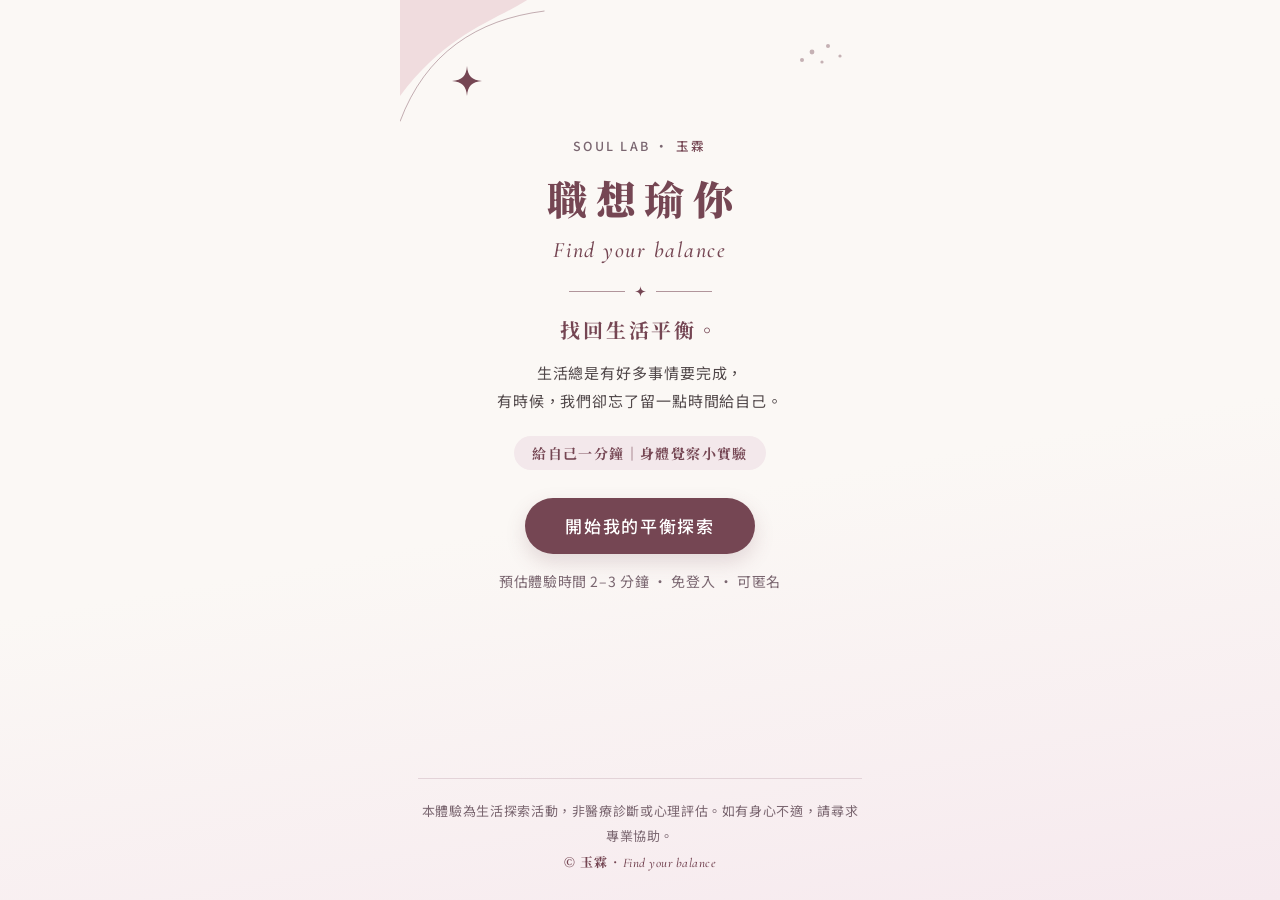
==== index.html @ b28c084a "職想瑜你 Find Your Balance 互動網頁 MVP 成果展攤位用的手機優先互動網頁：Welcome、Check-in、一分鐘身體覺察、 生活配置、小行動、回饋與成果卡。柔光覺察風格，回饋透" ====
<!doctype html>
<html lang="zh-Hant">
<head>
  <meta charset="utf-8">
  <meta name="viewport" content="width=device-width, initial-scale=1, viewport-fit=cover">
  <meta name="theme-color" content="#FBF8F5">
  <title>職想瑜你｜給自己一分鐘</title>
  <meta name="description" content="職想瑜你 Find Your Balance — 給自己一分鐘的身體覺察小實驗。">
  <link rel="preconnect" href="https://fonts.googleapis.com">
  <link rel="preconnect" href="https://fonts.gstatic.com" crossorigin>
  <link href="https://fonts.googleapis.com/css2?family=Cormorant+Garamond:ital,wght@1,500;1,600&family=Noto+Sans+TC:wght@400;500;700&family=Noto+Serif+TC:wght@700;900&display=swap" rel="stylesheet">
  <link rel="stylesheet" href="styles.css">
</head>
<body>
  <!-- 柔光覺察 裝飾元件（抽象圖形，可重複使用） -->
  <svg width="0" height="0" style="position:absolute" aria-hidden="true">
    <!-- 四芒星 -->
    <symbol id="i-sparkle" viewBox="0 0 24 24"><path d="M12 0C12.6 8 16 11.4 24 12C16 12.6 12.6 16 12 24C11.4 16 8 12.6 0 12C8 11.4 11.4 8 12 0Z"/></symbol>
    <!-- 角落細弧線＋色塊 -->
    <symbol id="i-arc" viewBox="0 0 200 200"><path d="M0 0 H160 C120 30 60 40 0 120Z" style="fill:var(--c)" fill-opacity=".35"/><path d="M0 150 C30 70 90 30 170 20" stroke="#754653" stroke-opacity=".5" fill="none"/></symbol>
    <!-- 層疊波帶 -->
    <symbol id="i-wave" viewBox="0 0 300 130" preserveAspectRatio="none"><path d="M0 40 C60 0 130 70 300 20 V130 H0Z" style="fill:var(--c)" fill-opacity=".28"/><path d="M0 75 C80 35 170 105 300 55 V130 H0Z" style="fill:var(--c)" fill-opacity=".42"/><path d="M0 95 C90 60 200 110 300 70 V130 H0Z" fill="#fff" fill-opacity=".35"/><path d="M0 70 C100 30 190 95 300 30" stroke="#754653" stroke-opacity=".45" stroke-width="1" fill="none" vector-effect="non-scaling-stroke"/></symbol>
    <!-- 圓點群 -->
    <symbol id="i-dots" viewBox="0 0 46 30"><circle cx="4" cy="20" r="2"/><circle cx="14" cy="12" r="2.4"/><circle cx="24" cy="22" r="1.6"/><circle cx="30" cy="6" r="2"/><circle cx="42" cy="16" r="1.6"/></symbol>
    <symbol id="i-back" viewBox="0 0 24 24"><path d="M15 5 8 12l7 7" fill="none" stroke="currentColor" stroke-width="2" stroke-linecap="round" stroke-linejoin="round"/></symbol>
  </svg>

  <div class="app">
    <header class="topbar" id="topbar" hidden>
      <button type="button" class="icon-btn" id="btn-back" aria-label="返回上一頁">
        <svg width="20" height="20"><use href="#i-back"/></svg>
      </button>
      <div class="progress" aria-live="polite">
        <div class="progress-label"><span id="progress-text">1 / 5</span><span id="progress-name"></span></div>
        <div class="progress-track"><div class="progress-fill" id="progress-fill"></div></div>
      </div>
    </header>

    <main id="main">
      <!-- Page 0: Welcome -->
      <section class="page page-hero" data-page="0" data-name="Welcome">
        <svg class="corner-arc" aria-hidden="true"><use href="#i-arc"/></svg>
        <svg class="corner-star" aria-hidden="true"><use href="#i-sparkle"/></svg>
        <svg class="corner-dots" aria-hidden="true"><use href="#i-dots"/></svg>
        <div class="hero">
          <p class="brand-line">Soul LAB · <span class="brand-name">玉霖</span></p>
          <h1 class="title">職想瑜你</h1>
          <p class="subtitle-en">Find your balance</p>
          <div class="divider" aria-hidden="true"><svg><use href="#i-sparkle"/></svg></div>
          <p class="hero-q">找回生活平衡。</p>
          <p class="lead">生活總是有好多事情要完成，<br>有時候，我們卻忘了留一點時間給自己。</p>
          <p class="theme-tag">給自己一分鐘｜身體覺察小實驗</p>
          <button type="button" class="btn btn-primary btn-lg" data-action="start">開始我的平衡探索</button>
          <p class="meta">預估體驗時間 2–3 分鐘 · 免登入 · 可匿名</p>
        </div>
      </section>

      <!-- Page 1: Check-in -->
      <section class="page" data-page="1" data-name="Check-in" data-cat="emo" hidden>
        <div class="page-head">
          <p class="eyebrow">Check-in</p>
          <h2 class="page-title">此刻的你，<br>最接近哪種狀態？</h2>
          <div class="divider" aria-hidden="true"><svg><use href="#i-sparkle"/></svg></div>
        </div>
        <div class="options" role="radiogroup" aria-label="此刻的狀態" data-field="mood"></div>

        <h3 class="q-title">最近，你最常忽略的是？</h3>
        <div class="options" role="radiogroup" aria-label="最近最常忽略的" data-field="neglect"></div>

        <p class="error" id="err-1" role="alert" hidden></p>
        <div class="actions"><button type="button" class="btn btn-primary" data-action="next">下一步</button></div>
      </section>

      <!-- Page 2: Body Awareness -->
      <section class="page" data-page="2" data-name="Body Awareness" data-cat="body" hidden>
        <div class="page-head">
          <p class="eyebrow">Body Awareness</p>
          <h2 class="page-title">給自己一分鐘。</h2>
          <div class="divider" aria-hidden="true"><svg><use href="#i-sparkle"/></svg></div>
          <p class="hint">用你自己舒服的方式坐著或站著，照平常的節奏呼吸就好，不需要刻意調整。</p>
        </div>

        <div class="breath-wrap">
          <div class="breath-circle" id="breath-circle" aria-hidden="true">
            <div class="breath-ring"></div>
          </div>
          <div class="breath-center">
            <span class="breath-time" id="breath-time">60</span>
            <span class="breath-unit">秒</span>
          </div>
        </div>
        <p class="note note-tight">圓圈只是陪伴的畫面，不需要跟著它的速度呼吸。</p>

        <ol class="guide-steps" id="guide-steps"></ol>
        <p class="guide-now" id="guide-now" aria-live="polite">準備好時，按下「開始」。</p>

        <div class="timer-controls">
          <button type="button" class="btn btn-primary" id="btn-timer">開始</button>
          <button type="button" class="btn btn-ghost" id="btn-skip">跳過</button>
        </div>
        <p class="note">若過程中感到不適，請隨時停下來。</p>

        <div class="actions"><button type="button" class="btn btn-primary" data-action="next" id="btn-next-2" disabled>繼續</button></div>
      </section>

      <!-- Page 3: Life Balance -->
      <section class="page" data-page="3" data-name="Life Balance" data-cat="life" hidden>
        <div class="page-head">
          <p class="eyebrow">Life Balance</p>
          <h2 class="page-title">看看自己的生活配置。</h2>
          <div class="divider" aria-hidden="true"><svg><use href="#i-sparkle"/></svg></div>
          <p class="hint">你可以自由選擇想探索的面向，不需要每一項都回答。沒有標準答案，憑直覺選就好；再點一次可以取消。</p>
        </div>

        <div id="areas"></div>

        <h3 class="q-title">現在，你最想重新照顧哪一個面向？</h3>
        <div class="chips" role="radiogroup" aria-label="最想照顧的面向" id="focus-chips"></div>

        <div class="result-card" id="focus-result" hidden></div>

        <p class="error" id="err-3" role="alert" hidden></p>
        <div class="actions"><button type="button" class="btn btn-primary" data-action="next">下一步</button></div>
      </section>

      <!-- Page 4: My Next Step -->
      <section class="page" data-page="4" data-name="My Next Step" data-cat="care" hidden>
        <div class="page-head">
          <p class="eyebrow">My Next Step</p>
          <h2 class="page-title">不用一次改變全部，<br>先選一件想為自己做的事。</h2>
          <div class="divider" aria-hidden="true"><svg><use href="#i-sparkle"/></svg></div>
          <p class="hint" id="action-area-hint"></p>
        </div>

        <div id="action-picker">
          <div class="options" role="radiogroup" aria-label="小行動" id="action-options"></div>

          <label class="custom-action">
            <span class="custom-action-title">或是，自己寫一句：</span>
            <span class="custom-line">我想在
              <input type="text" id="custom-when" maxlength="20" placeholder="這週末" aria-label="什麼時候之前">
              之前，嘗試
              <input type="text" id="custom-what" maxlength="30" placeholder="早一點睡" aria-label="想嘗試的事">
              。</span>
          </label>

          <p class="error" id="err-4" role="alert" hidden></p>
          <div class="actions"><button type="button" class="btn btn-primary" data-action="confirm-action">就決定是這件事</button></div>
        </div>

        <div id="action-result" hidden>
          <div class="result-card result-card-glow has-wave">
            <svg class="card-star" aria-hidden="true"><use href="#i-sparkle"/></svg>
            <p class="pill">我給自己的小行動</p>
            <p class="result-action" id="result-action"></p>
            <div class="divider" aria-hidden="true"><svg><use href="#i-sparkle"/></svg></div>
            <p class="result-encourage" id="result-encourage"></p>
            <svg class="wave" aria-hidden="true"><use href="#i-wave"/></svg>
          </div>
          <div class="actions actions-split">
            <button type="button" class="btn btn-ghost" data-action="edit-action">換一件</button>
            <button type="button" class="btn btn-primary" data-action="next">下一步</button>
          </div>
        </div>
      </section>

      <!-- Page 5: Take Away -->
      <section class="page" data-page="5" data-name="Take Away" hidden>
        <div class="page-head">
          <p class="eyebrow">Take Away</p>
          <h2 class="page-title">把這份覺察帶回生活。</h2>
          <div class="divider" aria-hidden="true"><svg><use href="#i-sparkle"/></svg></div>
          <p class="hint">以下皆為選填，可以匿名填寫，也可以直接完成。</p>
        </div>

        <form id="feedback-form" novalidate>
          <fieldset class="block">
            <legend>體驗回饋</legend>

            <p class="field-q" id="fbq1">1. 今天的體驗，有沒有讓你重新注意到某個生活面向？</p>
            <div class="options options-sm" role="radiogroup" aria-labelledby="fbq1" data-field="fb1"></div>

            <p class="field-q" id="fbq2">2. 今天哪個部分對你最有幫助？</p>
            <div class="options options-sm" role="radiogroup" aria-labelledby="fbq2" data-field="fb2"></div>

            <label class="field-q" for="fb3">想留給我們的一句話（選填）</label>
            <textarea id="fb3" maxlength="200" rows="3" placeholder="任何感受或建議都可以"></textarea>
          </fieldset>

          <fieldset class="block">
            <legend>3. 未來你對哪些內容有興趣？（可複選）</legend>
            <div class="chips" data-field="interests"></div>
          </fieldset>

          <fieldset class="block">
            <legend>保持聯繫（自願）</legend>
            <a class="ig-link" id="ig-link" href="https://www.instagram.com/yulin__aerial.yoga/" target="_blank" rel="noopener">
              <svg width="18" height="18" viewBox="0 0 24 24" aria-hidden="true"><rect x="3" y="3" width="18" height="18" rx="5" fill="none" stroke="currentColor" stroke-width="2"/><circle cx="12" cy="12" r="4" fill="none" stroke="currentColor" stroke-width="2"/><circle cx="17.5" cy="6.5" r="1.2" fill="currentColor"/></svg>
              追蹤玉霖 Instagram
            </a>

            <label class="field-q" for="email">Email（選填）</label>
            <input type="email" id="email" autocomplete="email" inputmode="email" placeholder="name@example.com">

            <label class="check">
              <input type="checkbox" id="consent-contact">
              <span>我同意玉霖使用此 Email，與我聯繫本次體驗相關的後續資訊。（填寫 Email 時需勾選）</span>
            </label>
            <label class="check">
              <input type="checkbox" id="consent-notify">
              <span>我願意收到玉霖的課程與活動通知。（獨立選項，可不勾選）</span>
            </label>

            <details class="privacy">
              <summary>資料蒐集與使用說明</summary>
              <ul>
                <li><strong>不會上傳的內容：</strong>你在前面選的狀態、一分鐘覺察、生活面向與小行動，只暫存在你這個瀏覽器分頁，關閉分頁後就會清除。</li>
                <li><strong>會蒐集的內容：</strong>只有你在這一頁主動填寫並按下「送出並完成」的內容，包括回饋選項、留言、感興趣的主題，以及你自願留下的 Email 和勾選的同意項目。不會要求姓名或電話。</li>
                <li><strong>蒐集方式：</strong>資料透過 Google 表單送出，存放在玉霖的 Google 表單與試算表中，因此會經過 Google 的服務處理。</li>
                <li><strong>匿名與聯絡資料分開：</strong>回饋內容與 Email 會分成兩筆紀錄送出，回饋紀錄中不包含 Email。</li>
                <li><strong>Email 用途：</strong>Email 為自願提供。勾選「聯絡」才會用於本次體驗的後續聯繫；另外勾選「活動通知」才會收到課程與活動資訊，兩者互相獨立。</li>
                <li>本體驗為生活探索活動，不是醫療診斷或心理評估，也不能取代專業協助。</li>
              </ul>
            </details>
          </fieldset>

          <p class="error" id="err-5" role="alert" hidden></p>
          <div class="actions actions-stack">
            <button type="submit" class="btn btn-primary" id="btn-submit">送出並完成</button>
            <button type="button" class="btn btn-ghost" data-action="finish-skip">略過，直接完成</button>
          </div>
        </form>
      </section>

      <!-- Page 6: Done -->
      <section class="page page-hero" data-page="6" data-name="Done" hidden>
        <svg class="corner-arc" aria-hidden="true"><use href="#i-arc"/></svg>
        <svg class="corner-star" aria-hidden="true"><use href="#i-sparkle"/></svg>
        <div class="hero hero-done">
          <p class="subtitle-en">Thank you for pausing</p>
          <h2 class="title title-sm">謝謝你，<br>留了一分鐘給自己。</h2>

          <div class="summary-card has-wave">
            <svg class="card-dots" aria-hidden="true"><use href="#i-dots"/></svg>
            <p class="pill">今天帶走的小發現</p>
            <dl class="summary-list">
              <div class="summary-row" id="sum-mood-row"><dt>此刻的我</dt><dd id="sum-mood"></dd></div>
              <div class="summary-row" id="sum-focus-row"><dt>想重新照顧的面向</dt><dd id="sum-focus"></dd></div>
            </dl>
            <p class="summary-sub">我的小行動</p>
            <p class="result-action" id="sum-action"></p>
            <div class="divider" aria-hidden="true"><svg><use href="#i-sparkle"/></svg></div>
            <p class="result-encourage" id="sum-note"></p>
            <svg class="wave" aria-hidden="true"><use href="#i-wave"/></svg>
            <p class="card-brand">職想瑜你 · <span class="card-ig">IG @yulin__aerial.yoga</span></p>
          </div>

          <p class="meta" id="submit-status" hidden></p>
          <p class="note">想留著提醒自己的話，可以截圖保存這張卡片。</p>
          <button type="button" class="btn btn-ghost" data-action="restart">重新體驗一次</button>
        </div>
      </section>
    </main>

    <footer class="foot">
      <p>本體驗為生活探索活動，非醫療診斷或心理評估。如有身心不適，請尋求專業協助。</p>
      <p class="foot-brand">© 玉霖 · <i>Find your balance</i></p>
    </footer>
  </div>

  <script src="app.js"></script>
</body>
</html>
---- styles.css ----
/* ============ 職想瑜你 Find Your Balance — styles ============
 * 風格：柔光覺察 Soft Awareness（E:\Claude專案\風格\柔光覺察\柔光覺察風格.md）
 * 暖白與霧粉的柔光底、深酒紅宋體標題置中、四芒星／細線分隔／波帶／圓點輕點綴。
 */
:root {
  /* 基礎色 */
  --bg: #FBF8F5;          /* 暖白 */
  --paper: #FFFDFB;       /* 紙白 */
  --oat: #F3E8EB;         /* 淡粉白 */
  --oat-2: #EADBDF;       /* 粉灰 */
  --ink: #754653;         /* 深酒紅：標題、提問、細線 */
  --ink-2: #7A6670;       /* 灰酒紅：說明 */
  --body: #51484A;        /* 深灰褐：長內文 */
  --line: #E3D3D8;        /* 粉霧線 */
  --accent-line: #D9A6B2; /* 霧玫瑰 */
  --gold: #C6A878;        /* 淡金：只做裝飾 */

  /* 分類色：代表色 / 淺底 / 文字色 */
  --body-c: #D9A6B2; --body-bg: #FBF4F5; --body-t: #8C4A5D;
  --emo-c:  #B9ADD2; --emo-bg:  #F7F4FA; --emo-t:  #5F5384;
  --life-c: #A9B9A3; --life-bg: #F4F7F2; --life-t: #4F6449;
  --care-c: #D8B58F; --care-bg: #FBF7F0; --care-t: #7F5A32;

  /* 目前使用的分類（預設：身體訊號的霧玫瑰） */
  --c: var(--body-c); --cbg: var(--body-bg); --ct: var(--body-t);

  --f-head: "Noto Serif TC", "Songti TC", "PMingLiU", serif;
  --f-body: "Noto Sans TC", "PingFang TC", "Microsoft JhengHei", system-ui, sans-serif;
  --f-deco: "Cormorant Garamond", Georgia, serif;

  --r: 26px;
  --r-sm: 18px;
  --shadow: 0 10px 30px rgba(117, 70, 83, .10);
  --ease: cubic-bezier(.4, 0, .2, 1);
}
[data-cat="body"] { --c: var(--body-c); --cbg: var(--body-bg); --ct: var(--body-t); }
[data-cat="emo"]  { --c: var(--emo-c);  --cbg: var(--emo-bg);  --ct: var(--emo-t); }
[data-cat="life"] { --c: var(--life-c); --cbg: var(--life-bg); --ct: var(--life-t); }
[data-cat="care"] { --c: var(--care-c); --cbg: var(--care-bg); --ct: var(--care-t); }

* { box-sizing: border-box; }
html { -webkit-text-size-adjust: 100%; }
body {
  margin: 0;
  min-height: 100vh;
  min-height: 100svh;
  font-family: var(--f-body);
  color: var(--body);
  line-height: 1.9;
  letter-spacing: .04em;
  overflow-x: hidden;
  background: linear-gradient(170deg, var(--bg) 0%, var(--bg) 55%, #F6E9EE 100%) fixed;
}
[hidden] { display: none !important; }
button, input, textarea { font: inherit; color: inherit; letter-spacing: inherit; }

.app {
  position: relative;
  max-width: 480px; margin: 0 auto;
  min-height: 100vh;
  min-height: 100svh;
  display: flex; flex-direction: column;
  padding: 0 max(18px, env(safe-area-inset-right)) 0 max(18px, env(safe-area-inset-left));
}
main { flex: 1; padding-bottom: 28px; min-width: 0; }

/* ---------- 頂部：返回＋進度 ---------- */
.topbar {
  position: sticky; top: 0; z-index: 5;
  display: flex; align-items: center; gap: 12px;
  padding: calc(12px + env(safe-area-inset-top)) 0 12px;
  background: linear-gradient(var(--bg) 72%, rgba(251, 248, 245, 0));
}
.icon-btn {
  flex: none; width: 44px; height: 44px; border-radius: 50%;
  border: 1px solid var(--line); background: var(--paper); color: var(--ink);
  display: grid; place-items: center; cursor: pointer;
}
.icon-btn:active { transform: scale(.96); }
.progress { flex: 1; min-width: 0; }
.progress-label { display: flex; justify-content: space-between; gap: 8px; font-size: 13px; color: var(--ink-2); margin-bottom: 6px; }
.progress-label #progress-text { font-family: var(--f-head); font-weight: 700; color: var(--ink); letter-spacing: .08em; }
.progress-label #progress-name { display: none; } /* 階段名稱已顯示在頁面標籤上 */
.progress-track { height: 4px; border-radius: 99px; background: var(--oat-2); overflow: hidden; }
.progress-fill { height: 100%; width: 0; border-radius: inherit; background: linear-gradient(90deg, var(--accent-line), var(--ink)); transition: width .5s var(--ease); }

/* ---------- 頁面 ---------- */
.page { position: relative; animation: fadeUp .5s var(--ease) both; padding-top: 6px; }
@keyframes fadeUp { from { opacity: 0; transform: translateY(8px); } to { opacity: 1; transform: none; } }
.page:focus, [tabindex="-1"]:focus { outline: none; }

.page-head { text-align: center; margin-bottom: 18px; }
.eyebrow {
  display: inline-block; margin: 4px 0 10px; padding: 3px 16px; border-radius: 999px;
  background: var(--cbg); color: var(--ct);
  box-shadow: inset 0 0 0 1px color-mix(in srgb, var(--c) 45%, transparent);
  font-size: 12.5px; font-weight: 500; letter-spacing: .16em; text-transform: uppercase;
}
.page-title { margin: 0; font-family: var(--f-head); font-weight: 700; font-size: 24px; line-height: 1.45; color: var(--ink); letter-spacing: .06em; }
.q-title { margin: 30px 0 12px; font-family: var(--f-head); font-weight: 700; font-size: 18px; line-height: 1.5; color: var(--ink); text-align: center; letter-spacing: .05em; }
.hint { margin: 0 auto; max-width: 30em; font-size: 14.5px; color: var(--ink-2); line-height: 1.85; }
.note { font-size: 14px; color: var(--ink-2); text-align: center; margin: 10px 0 0; }
.note-tight { margin: -4px 0 16px; }

/* 細線＋四芒星分隔 */
.divider { display: flex; align-items: center; justify-content: center; gap: 10px; color: var(--ink); margin: 14px 0; }
.divider::before, .divider::after { content: ""; width: 56px; height: 1px; background: currentColor; opacity: .55; }
.divider svg { width: 11px; height: 11px; fill: currentColor; }

/* ---------- Welcome / Done ---------- */
.page-hero { overflow: visible; }
.corner-arc { position: absolute; left: -18px; top: -6px; width: 170px; height: 170px; pointer-events: none; z-index: 0; }
.corner-star { position: absolute; left: 34px; top: 66px; width: 30px; height: 30px; fill: var(--ink); pointer-events: none; animation: glow 4s ease-in-out infinite; }
.corner-dots { position: absolute; right: 18px; top: 40px; width: 46px; height: 30px; fill: var(--ink); fill-opacity: .4; pointer-events: none; }
@keyframes glow { 0%, 100% { opacity: 1; } 50% { opacity: .6; } }

.hero { position: relative; z-index: 1; text-align: center; padding: 108px 0 12px; }
.hero-done { padding-top: 92px; }
.brand-line { margin: 0 0 14px; font-size: 12.5px; font-weight: 500; letter-spacing: .18em; text-transform: uppercase; color: var(--ink-2); }
.brand-name { font-weight: 500; letter-spacing: .2em; color: var(--ink); text-transform: none; }
.title { margin: 0; font-family: var(--f-head); font-weight: 900; font-size: 40px; line-height: 1.3; color: var(--ink); letter-spacing: .22em; padding-left: .22em; }
.title-sm { font-size: 24px; font-weight: 700; letter-spacing: .08em; padding-left: 0; line-height: 1.5; }
.subtitle-en { margin: 6px 0 0; font-family: var(--f-deco); font-style: italic; font-weight: 500; font-size: 22px; color: var(--ink); letter-spacing: .08em; }
.hero-done .subtitle-en { margin: 0 0 8px; font-size: 19px; color: var(--ink-2); }
.hero-q { margin: 0 0 10px; font-family: var(--f-head); font-weight: 700; font-size: 20px; color: var(--ink); letter-spacing: .14em; }
.lead { margin: 0 0 20px; color: var(--body); font-size: 15px; letter-spacing: .06em; }
.theme-tag {
  display: inline-block; margin: 0 0 28px; padding: 4px 18px; border-radius: 999px;
  background: var(--oat); color: var(--ink);
  font-family: var(--f-head); font-weight: 700; font-size: 14px; letter-spacing: .1em;
}
.meta { font-size: 14px; color: var(--ink-2); margin: 14px 0 0; }

/* ---------- 按鈕 ---------- */
.btn {
  display: inline-flex; align-items: center; justify-content: center;
  min-height: 48px; padding: 10px 28px; border-radius: 999px;
  border: 0; cursor: pointer; font-weight: 500; font-size: 16px; letter-spacing: .1em;
  transition: transform .15s var(--ease), background .25s var(--ease), box-shadow .25s var(--ease);
  -webkit-tap-highlight-color: transparent;
}
.btn:active { transform: scale(.98); }
.btn-primary { background: var(--ink); color: #fff; box-shadow: 0 8px 20px rgba(117, 70, 83, .18); }
.btn-primary:hover { background: #683D49; }
.btn-primary:disabled { background: var(--oat-2); color: var(--ink-2); box-shadow: none; cursor: not-allowed; }
.btn-ghost { background: var(--oat); color: var(--ink); }
.btn-ghost:hover { background: var(--oat-2); }
.btn-lg { min-height: 54px; padding: 12px 40px; font-size: 17px; }
:focus-visible { outline: 2px solid var(--ink); outline-offset: 3px; }

.actions { margin-top: 28px; display: flex; justify-content: center; }
.actions .btn { min-width: 180px; }
.actions-split { justify-content: space-between; gap: 12px; }
.actions-split .btn { flex: 1; min-width: 0; }
.actions-stack { flex-direction: column; gap: 10px; }
.actions-stack .btn { width: 100%; }

/* ---------- 選項卡片（單選） ---------- */
.options { display: grid; gap: 10px; }
.option {
  display: flex; align-items: center; gap: 12px; width: 100%;
  min-height: 52px; padding: 13px 18px; text-align: left; cursor: pointer;
  background: var(--paper); border: 1px solid var(--line); border-radius: var(--r-sm);
  color: var(--body);
  transition: border-color .25s var(--ease), background .25s var(--ease), box-shadow .25s var(--ease);
  -webkit-tap-highlight-color: transparent;
}
.option::before {
  content: ""; flex: none; width: 18px; height: 18px; border-radius: 50%;
  border: 1.5px solid var(--ink-2); background: var(--paper); transition: all .25s var(--ease);
}
.option[aria-checked="true"] { border-color: var(--ink); background: var(--cbg); color: var(--ink); box-shadow: var(--shadow); }
.option[aria-checked="true"]::before { border-color: var(--ink); background: radial-gradient(circle, var(--ink) 0 42%, var(--paper) 48%); }
.option-text { flex: 1; }
.options-sm { gap: 8px; }
.options-sm .option { min-height: 46px; padding: 10px 14px; font-size: 15px; }

/* ---------- 膠囊選項 ---------- */
.chips { display: flex; flex-wrap: wrap; gap: 8px; }
#focus-chips { justify-content: center; }
.chip {
  padding: 8px 16px; min-height: 44px; border-radius: 999px; cursor: pointer;
  background: var(--oat); border: 1px solid transparent; color: var(--ink); font-size: 14.5px;
  transition: all .25s var(--ease); -webkit-tap-highlight-color: transparent;
}
.chip:hover { background: var(--oat-2); }
.chip[aria-checked="true"], .chip[aria-pressed="true"] { background: var(--ink); color: #fff; }
.chip[aria-pressed="true"]::before { content: "✓ "; }

/* ---------- 一分鐘覺察：圓圈只是陪伴的畫面 ---------- */
.breath-wrap { position: relative; width: 220px; height: 220px; margin: 6px auto 18px; }
.breath-circle {
  position: absolute; inset: 0; border-radius: 50%;
  background: radial-gradient(circle at 42% 38%, var(--paper) 0%, var(--cbg) 40%, color-mix(in srgb, var(--c) 70%, var(--cbg)) 100%);
  transform: scale(.74);
  box-shadow: 0 0 46px color-mix(in srgb, var(--c) 55%, transparent);
}
.breath-ring { position: absolute; inset: -14px; border-radius: 50%; border: 1px solid rgba(117, 70, 83, .3); }
.breath-circle.running { animation: breathe 10s var(--ease) infinite; }
.breath-circle.paused { animation: breathe 10s var(--ease) infinite; animation-play-state: paused; }
@keyframes breathe { 0%, 100% { transform: scale(.74); } 50% { transform: scale(1); } }
.breath-center { position: absolute; inset: 0; display: flex; align-items: baseline; justify-content: center; padding-top: 84px; color: var(--ink); pointer-events: none; }
.breath-time { font-family: var(--f-head); font-size: 42px; font-weight: 700; line-height: 1; letter-spacing: 0; }
.breath-unit { font-size: 14px; margin-left: 4px; }

.guide-steps { list-style: none; margin: 0 0 10px; padding: 0; display: grid; gap: 6px; }
.guide-steps li { display: flex; gap: 10px; align-items: flex-start; font-size: 14.5px; color: var(--ink-2); line-height: 1.75; transition: color .3s var(--ease); }
.guide-steps li .num { flex: none; width: 22px; height: 22px; margin-top: 2px; border-radius: 50%; border: 1px solid var(--line); display: grid; place-items: center; font-family: var(--f-head); font-weight: 700; font-size: 11.5px; letter-spacing: 0; color: var(--ink-2); background: var(--paper); }
.guide-steps li.done .num { background: var(--cbg); border-color: var(--c); color: var(--ct); }
.guide-steps li.current { color: var(--ink); font-weight: 500; }
.guide-steps li.current .num { background: var(--ink); border-color: var(--ink); color: #fff; }
.guide-now {
  min-height: 3.6em; display: grid; place-items: center; text-align: center;
  margin: 16px 0; padding: 12px 16px; border-radius: var(--r-sm);
  background: var(--paper); border: 1px solid var(--line);
  font-family: var(--f-head); font-weight: 700; color: var(--ink); font-size: 15.5px; line-height: 1.6;
}
.timer-controls { display: flex; gap: 10px; justify-content: center; }
.timer-controls .btn { min-width: 120px; }

/* ---------- 生活配置 ---------- */
.area {
  position: relative; overflow: hidden;
  background: linear-gradient(160deg, var(--cbg) 45%, color-mix(in srgb, var(--c) 22%, var(--cbg)));
  border: 1px solid color-mix(in srgb, var(--c) 40%, transparent);
  border-radius: var(--r-sm); padding: 14px 16px 16px; margin-bottom: 12px;
}
.area-head { display: flex; align-items: center; gap: 8px; margin-bottom: 2px; }
.area-icon { width: 13px; height: 13px; fill: var(--ink); flex: none; }
.area-name { font-family: var(--f-head); font-weight: 700; color: var(--ink); font-size: 16px; letter-spacing: .08em; }
.area-q { margin: 0 0 10px; font-size: 14.5px; color: var(--body); line-height: 1.8; }
.area .chips { gap: 6px; }
.area .chip { font-size: 14px; padding: 6px 13px; min-height: 40px; background: rgba(255, 253, 251, .85); }
.area .chip:hover { background: var(--paper); }
.area .chip[aria-checked="true"] { background: var(--ink); }

/* ---------- 結果卡 ---------- */
.result-card {
  position: relative; overflow: hidden;
  margin-top: 20px; padding: 20px 20px 22px; border-radius: var(--r);
  background: linear-gradient(160deg, var(--cbg) 35%, color-mix(in srgb, var(--c) 26%, var(--cbg)));
  box-shadow: var(--shadow);
  animation: fadeUp .5s var(--ease) both;
}
.result-card h4 { margin: 0 0 8px; font-family: var(--f-head); font-weight: 700; color: var(--ink); font-size: 18px; letter-spacing: .06em; text-align: center; }
.result-card p { margin: 0 0 8px; font-size: 15px; line-height: 1.85; }
.result-card p:last-child { margin-bottom: 0; }
.result-card-glow { text-align: center; }

/* 卡片背面感：內框細線＋波帶 */
.has-wave { padding-bottom: 72px; }
.has-wave::before {
  content: ""; position: absolute; inset: 12px; border-radius: calc(var(--r) - 8px);
  border: 1.2px solid rgba(117, 70, 83, .45); pointer-events: none; z-index: 2;
}
.wave { position: absolute; left: 12px; right: 12px; bottom: 12px; width: calc(100% - 24px); height: 70px; border-radius: 0 0 calc(var(--r) - 8px) calc(var(--r) - 8px); pointer-events: none; }
.card-star { position: absolute; left: 30px; top: 28px; width: 15px; height: 15px; fill: var(--ink); }
.card-dots { position: absolute; right: 28px; top: 24px; width: 40px; height: 26px; fill: var(--ink); fill-opacity: .4; }

.pill {
  display: inline-block; margin: 6px 0 12px !important; padding: 3px 18px; border-radius: 999px;
  background: color-mix(in srgb, var(--c) 35%, #fff); color: var(--ink);
  font-family: var(--f-head); font-weight: 700; font-size: 14px !important; letter-spacing: .1em;
}
.result-action { font-family: var(--f-head); font-size: 20px !important; font-weight: 700; color: var(--ink); line-height: 1.55 !important; letter-spacing: .06em; }
.result-encourage { color: var(--body); font-size: 14.5px !important; letter-spacing: .06em; position: relative; z-index: 1; }

/* Done 成果卡 */
.summary-card {
  position: relative; overflow: hidden; text-align: center;
  margin: 22px 0 0; padding: 30px 30px 96px; border-radius: var(--r);
  background: var(--paper); box-shadow: var(--shadow);
}
.summary-card .wave { bottom: 44px; }
.summary-list { margin: 4px 0 14px; text-align: left; }
.summary-row { display: flex; justify-content: space-between; gap: 12px; padding: 9px 0; border-bottom: 1px solid var(--line); font-size: 14.5px; }
.summary-row dt { color: var(--ink-2); flex: none; }
.summary-row dd { margin: 0; font-family: var(--f-head); font-weight: 700; color: var(--ink); text-align: right; letter-spacing: .06em; }
.summary-sub { font-size: 13.5px; color: var(--ink-2); margin: 4px 0 2px; letter-spacing: .12em; }
.summary-card .result-action { margin: 0; }
.card-brand { position: absolute; left: 0; right: 0; bottom: 16px; margin: 0; font-family: var(--f-head); font-weight: 700; font-size: 13px; color: var(--ink); letter-spacing: .14em; z-index: 3; }
.card-ig { font-family: var(--f-body); font-weight: 500; letter-spacing: .04em; color: var(--ink-2); }

/* ---------- 自訂小行動 ---------- */
.custom-action { display: block; margin-top: 18px; padding: 14px 18px; border-radius: var(--r-sm); border: 1px dashed var(--accent-line); background: var(--paper); }
.custom-action.active { border-style: solid; border-color: var(--ink); background: var(--cbg); }
.custom-action-title { display: block; font-size: 14px; color: var(--ink-2); margin-bottom: 4px; }
.custom-line { line-height: 2.6; font-size: 15.5px; color: var(--ink); }
.custom-line input {
  width: 7.5em; max-width: 100%; border: 0; border-bottom: 1px solid var(--ink);
  background: transparent; padding: 2px 4px; text-align: center; border-radius: 0; font-size: 16px; color: var(--ink);
}
.custom-line #custom-what { width: 9.5em; }
.custom-line input::placeholder { color: #A8959C; }
.custom-line input:focus { outline: none; border-bottom-width: 2px; background: color-mix(in srgb, var(--c) 18%, transparent); }

/* ---------- 表單 ---------- */
.block { border: 1px solid var(--line); border-radius: var(--r); background: var(--paper); padding: 18px; margin: 0 0 14px; min-width: 0; }
.block legend { padding: 0 8px; font-family: var(--f-head); font-weight: 700; color: var(--ink); letter-spacing: .06em; }
.field-q { display: block; margin: 18px 0 8px; font-size: 15px; color: var(--ink); }
.block .field-q:first-of-type { margin-top: 4px; }
textarea, input[type="email"] {
  width: 100%; padding: 12px 14px; border-radius: 14px; border: 1px solid var(--line);
  background: var(--bg); font-size: 16px; resize: vertical; color: var(--body);
}
textarea:focus, input[type="email"]:focus { outline: none; border-color: var(--ink); }
input.invalid { border-color: var(--body-t); background: var(--body-bg); }
.check { display: flex; gap: 10px; align-items: flex-start; margin: 12px 0 0; font-size: 14px; color: var(--body); cursor: pointer; line-height: 1.75; }
.check input { flex: none; width: 22px; height: 22px; margin-top: 1px; accent-color: var(--ink); }
.ig-link {
  display: flex; align-items: center; justify-content: center; gap: 8px;
  min-height: 48px; padding: 12px; border-radius: 999px; text-decoration: none; font-weight: 500; letter-spacing: .08em;
  color: var(--ink); background: var(--oat);
}
.ig-link:hover { background: var(--oat-2); }
.privacy { margin-top: 14px; font-size: 14px; color: var(--ink-2); }
.privacy summary { cursor: pointer; color: var(--ink); padding: 6px 0; }
.privacy ul { padding-left: 18px; margin: 8px 0 0; }
.privacy li { margin-bottom: 6px; line-height: 1.8; }
.privacy strong { color: var(--body); font-weight: 500; }

/* 狀態色：注意 */
.error { margin: 14px 0 0; padding: 10px 16px; border-radius: 14px; background: var(--body-bg); color: var(--body-t); font-size: 14.5px; border: 1px solid color-mix(in srgb, var(--body-c) 50%, transparent); }

.foot { text-align: center; font-size: 13px; color: var(--ink-2); padding: 18px 0 calc(22px + env(safe-area-inset-bottom)); border-top: 1px solid var(--line); }
.foot p { margin: 2px 0; }
.foot-brand { font-family: var(--f-head); font-weight: 700; color: var(--ink); letter-spacing: .1em; }
.foot-brand i { font-family: var(--f-deco); font-weight: 500; letter-spacing: .04em; }

@media (max-width: 340px) {
  .title:not(.title-sm) { font-size: 34px; }
  .timer-controls .btn, .actions .btn { min-width: 0; padding: 10px 20px; }
  .summary-card { padding-left: 24px; padding-right: 24px; }
  .summary-row { flex-direction: column; gap: 0; }
  .summary-row dd { text-align: left; }
}
@media (min-width: 600px) {
  .hero { padding-top: 128px; }
}

@media (prefers-reduced-motion: reduce) {
  *, *::before, *::after { animation-duration: .01ms !important; animation-iteration-count: 1 !important; transition-duration: .01ms !important; }
  .breath-circle.running, .breath-circle.paused { transform: scale(.87); }
}
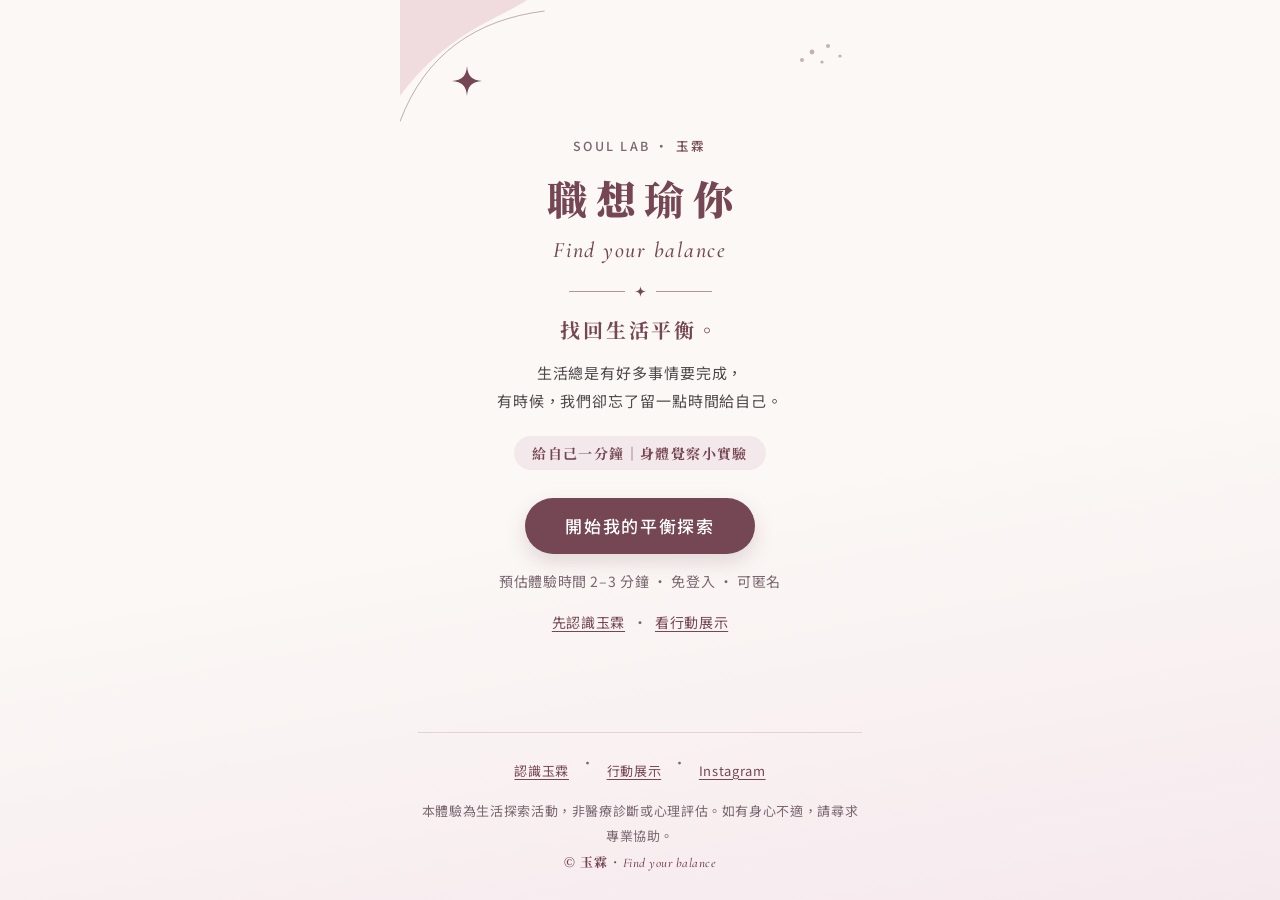
==== commit b6ccf834: "三個入口互通：互動體驗、個人故事、行動展示互相有連結 Co-Authored-By: Claude Sonnet 5.5 <noreply@anthropic.com>" ====
--- a/index.html
+++ b/index.html
@@ -52,6 +52,7 @@
           <p class="theme-tag">給自己一分鐘｜身體覺察小實驗</p>
           <button type="button" class="btn btn-primary btn-lg" data-action="start">開始我的平衡探索</button>
           <p class="meta">預估體驗時間 2–3 分鐘 · 免登入 · 可匿名</p>
+          <p class="meta meta-links"><a href="slides/mobile.html#story">先認識玉霖</a> · <a href="slides/mobile.html#action">看行動展示</a></p>
         </div>
       </section>
 
@@ -194,7 +195,7 @@
 
           <fieldset class="block">
             <legend>保持聯繫（自願）</legend>
-            <a class="ig-link" id="ig-link" href="https://www.instagram.com/yulin__aerial.yoga/" target="_blank" rel="noopener">
+            <a class="ig-link" id="ig-link" href="https://www.instagram.com/yulin__aerial.ot/" target="_blank" rel="noopener">
               <svg width="18" height="18" viewBox="0 0 24 24" aria-hidden="true"><rect x="3" y="3" width="18" height="18" rx="5" fill="none" stroke="currentColor" stroke-width="2"/><circle cx="12" cy="12" r="4" fill="none" stroke="currentColor" stroke-width="2"/><circle cx="17.5" cy="6.5" r="1.2" fill="currentColor"/></svg>
               追蹤玉霖 Instagram
             </a>
@@ -252,17 +253,34 @@
             <div class="divider" aria-hidden="true"><svg><use href="#i-sparkle"/></svg></div>
             <p class="result-encourage" id="sum-note"></p>
             <svg class="wave" aria-hidden="true"><use href="#i-wave"/></svg>
-            <p class="card-brand">職想瑜你 · <span class="card-ig">IG @yulin__aerial.yoga</span></p>
+            <p class="card-brand">職想瑜你 · <span class="card-ig">IG @yulin__aerial.ot</span></p>
           </div>
 
           <p class="meta" id="submit-status" hidden></p>
           <p class="note">想留著提醒自己的話，可以截圖保存這張卡片。</p>
+          <div class="more" aria-labelledby="more-title">
+            <div class="divider" aria-hidden="true"><svg><use href="#i-sparkle"/></svg></div>
+            <p class="eyebrow" id="more-title">More about Yulin</p>
+            <p class="more-lead">想多認識玉霖，或看看這次的行動嗎？</p>
+            <div class="more-links">
+              <a class="btn btn-primary" href="slides/mobile.html#story">認識玉霖｜個人故事</a>
+              <a class="btn btn-ghost" href="slides/mobile.html#action">看這次的行動展示</a>
+              <a class="ig-link" href="https://www.instagram.com/yulin__aerial.ot/" target="_blank" rel="noopener">
+                <svg width="18" height="18" viewBox="0 0 24 24" aria-hidden="true"><rect x="3" y="3" width="18" height="18" rx="5" fill="none" stroke="currentColor" stroke-width="2"/><circle cx="12" cy="12" r="4" fill="none" stroke="currentColor" stroke-width="2"/><circle cx="17.5" cy="6.5" r="1.2" fill="currentColor"/></svg>
+                追蹤玉霖 Instagram
+              </a>
+            </div>
+          </div>
+
           <button type="button" class="btn btn-ghost" data-action="restart">重新體驗一次</button>
         </div>
       </section>
     </main>
 
     <footer class="foot">
+      <nav class="foot-nav" aria-label="其他內容">
+        <a href="slides/mobile.html#story">認識玉霖</a><span aria-hidden="true">·</span><a href="slides/mobile.html#action">行動展示</a><span aria-hidden="true">·</span><a href="https://www.instagram.com/yulin__aerial.ot/" target="_blank" rel="noopener">Instagram</a>
+      </nav>
       <p>本體驗為生活探索活動，非醫療診斷或心理評估。如有身心不適，請尋求專業協助。</p>
       <p class="foot-brand">© 玉霖 · <i>Find your balance</i></p>
     </footer>
--- a/styles.css
+++ b/styles.css
@@ -342,3 +342,17 @@
   *, *::before, *::after { animation-duration: .01ms !important; animation-iteration-count: 1 !important; transition-duration: .01ms !important; }
   .breath-circle.running, .breath-circle.paused { transform: scale(.87); }
 }
+
+/* ---------- Done：認識玉霖／行動展示連結 ---------- */
+.more { margin: 26px 0 22px; }
+.more .eyebrow { margin: 0 0 4px; text-align: center; }
+.more-lead { margin: 0 0 14px; text-align: center; font-size: 14.5px; color: var(--ink-2); }
+.more-links { display: grid; gap: 10px; }
+.more-links .btn { width: 100%; text-decoration: none; }
+
+/* 頁尾／首頁的互通連結 */
+.foot-nav { display: flex; justify-content: center; flex-wrap: wrap; gap: 6px 12px; margin: 0 0 8px; }
+.foot-nav a, .meta-links a { color: var(--ink); text-underline-offset: 3px; }
+.foot-nav a { display: inline-flex; align-items: center; min-height: 40px; }
+.meta-links { margin-top: 6px; }
+.meta-links a { display: inline-block; padding: 8px 4px; }
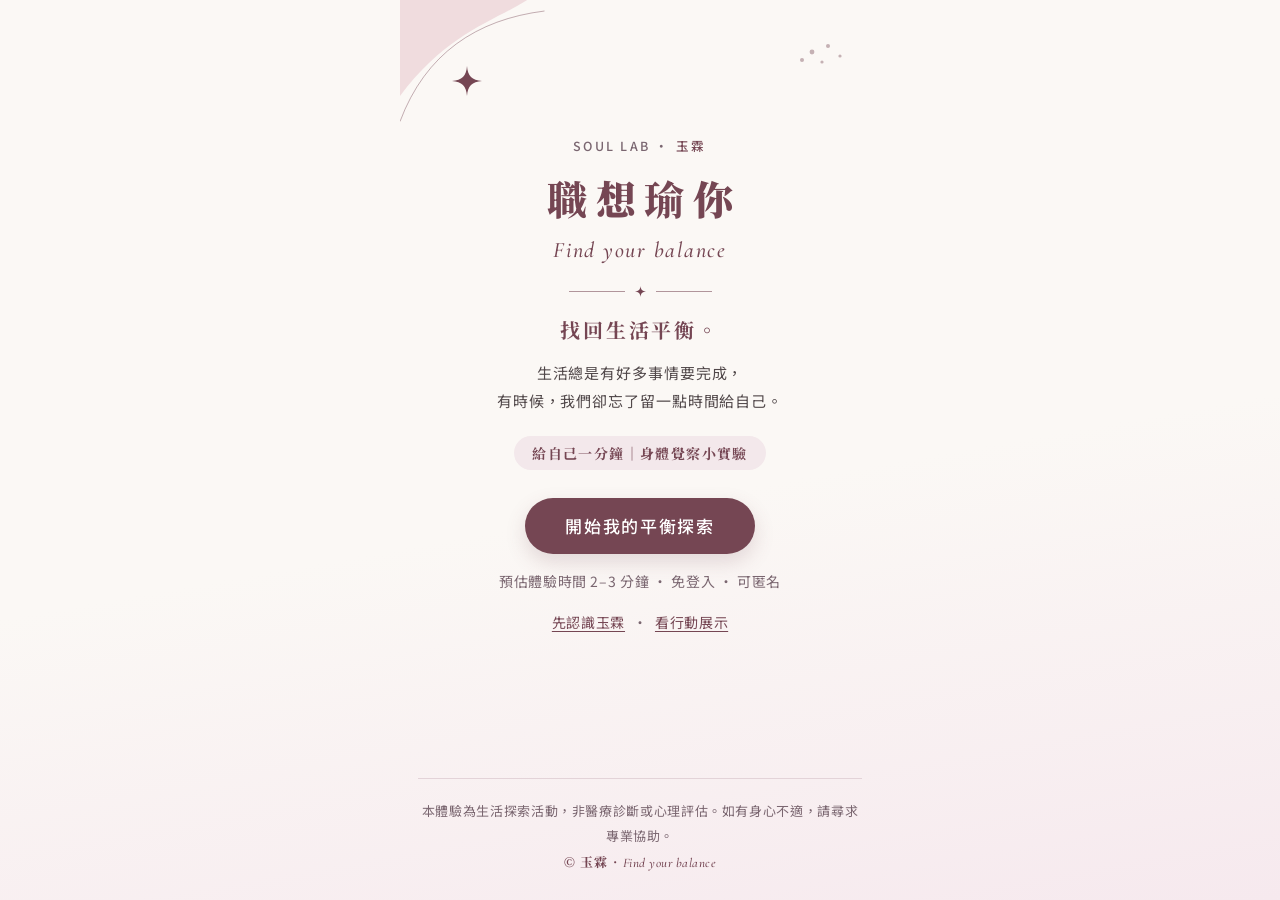
==== commit f8b83a86: "互通連結只保留在首頁與完成頁，移除頁尾連結避免進行中誤觸 Co-Authored-By: Claude Sonnet 5.5 <noreply@anthropic.com>" ====
--- a/index.html
+++ b/index.html
@@ -278,9 +278,6 @@
     </main>
 
     <footer class="foot">
-      <nav class="foot-nav" aria-label="其他內容">
-        <a href="slides/mobile.html#story">認識玉霖</a><span aria-hidden="true">·</span><a href="slides/mobile.html#action">行動展示</a><span aria-hidden="true">·</span><a href="https://www.instagram.com/yulin__aerial.ot/" target="_blank" rel="noopener">Instagram</a>
-      </nav>
       <p>本體驗為生活探索活動，非醫療診斷或心理評估。如有身心不適，請尋求專業協助。</p>
       <p class="foot-brand">© 玉霖 · <i>Find your balance</i></p>
     </footer>
--- a/styles.css
+++ b/styles.css
@@ -351,8 +351,6 @@
 .more-links .btn { width: 100%; text-decoration: none; }
 
 /* 頁尾／首頁的互通連結 */
-.foot-nav { display: flex; justify-content: center; flex-wrap: wrap; gap: 6px 12px; margin: 0 0 8px; }
-.foot-nav a, .meta-links a { color: var(--ink); text-underline-offset: 3px; }
-.foot-nav a { display: inline-flex; align-items: center; min-height: 40px; }
+.meta-links a { color: var(--ink); text-underline-offset: 3px; }
 .meta-links { margin-top: 6px; }
 .meta-links a { display: inline-block; padding: 8px 4px; }
